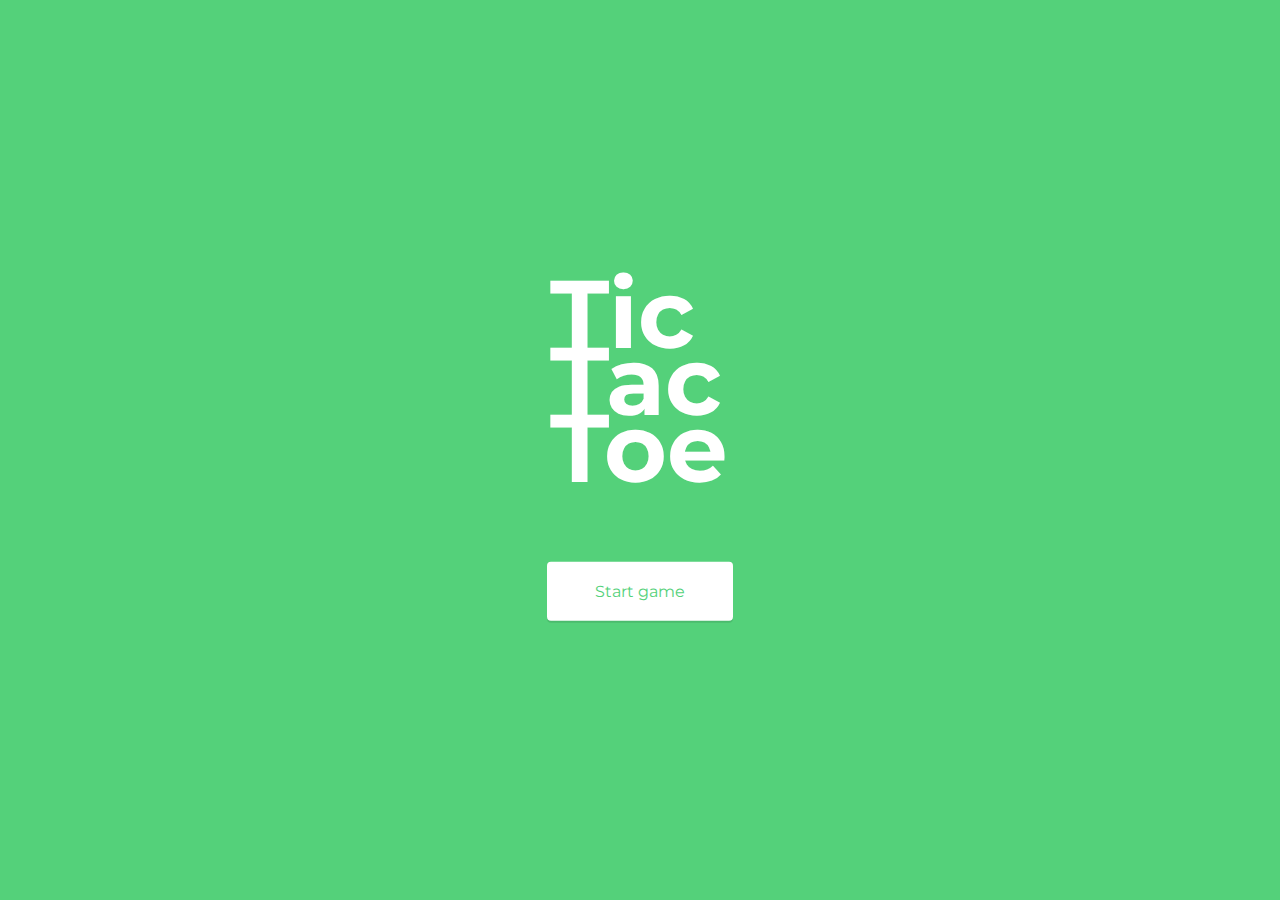
==== Source/index.html @ 9881a929 "new player "class" to control player ui independently, experiments with the styles and the ui to und" ====
<!DOCTYPE html>
<html lang="en">

<head>
  <meta charset="UTF-8">
  <title>Tic Tac Toe</title>
  <link href='https://fonts.googleapis.com/css?family=Montserrat:400,700' rel='stylesheet' type='text/css'>
  <link rel="stylesheet" href="css/normalize.css">
  <link rel="stylesheet" href="css/style.css">
</head>

<body>
  
  <div class="screen screen-start" id="start">
    <header>
      <h1>Tic Tac Toe</h1>
      <a href="#" class="button" id="screen-start-button">Start game</a>
    </header>
  </div>

  <div class="board" id="board">
    <header>
      <h1>Tic Tac Toe</h1>
      <ul>
        <li class="players" id="player1">
          <svg xmlns="http://www.w3.org/2000/svg" width="42" height="42" viewBox="0 0 42 42" version="1.1">
            <g stroke="none" stroke-width="1" fill="none" fill-rule="evenodd">
              <g transform="translate(-200.000000, -60.000000)" fill="#000000">
                <g transform="translate(200.000000, 60.000000)">
                  <path d="M21 36.6L21 36.6C29.6 36.6 36.6 29.6 36.6 21 36.6 12.4 29.6 5.4 21 5.4 12.4 5.4 5.4 12.4 5.4 21 5.4 29.6 12.4 36.6 21 36.6L21 36.6ZM21 42L21 42C9.4 42 0 32.6 0 21 0 9.4 9.4 0 21 0 32.6 0 42 9.4 42 21 42 32.6 32.6 42 21 42L21 42Z"
                  />
                </g>
              </g>
            </g>
          </svg>
        </li>
        <li class="players" id="player2">
          <svg xmlns="http://www.w3.org/2000/svg" width="42" height="43" viewBox="0 0 42 43" version="1.1">
            <g stroke="none" stroke-width="1" fill="none" fill-rule="evenodd">
              <g transform="translate(-718.000000, -60.000000)" fill="#000000">
                <g transform="translate(739.500000, 81.500000) rotate(-45.000000) translate(-739.500000, -81.500000) translate(712.000000, 54.000000)">
                  <path d="M30 30.1L30 52.5C30 53.6 29.1 54.5 28 54.5L25.5 54.5C24.4 54.5 23.5 53.6 23.5 52.5L23.5 30.1 2 30.1C0.9 30.1 0 29.2 0 28.1L0 25.6C0 24.5 0.9 23.6 2 23.6L23.5 23.6 23.5 2.1C23.5 1 24.4 0.1 25.5 0.1L28 0.1C29.1 0.1 30 1 30 2.1L30 23.6 52.4 23.6C53.5 23.6 54.4 24.5 54.4 25.6L54.4 28.1C54.4 29.2 53.5 30.1 52.4 30.1L30 30.1Z"
                  />
                </g>
              </g>
            </g>
          </svg>
        </li>
      </ul>
    </header>
    <ul class="boxes">
      <li class="box box-filled-1"></li>
      <li class="box"></li>
      <li class="box"></li>
      <li class="box box-filled-2"></li>
      <li class="box"></li>
      <li class="box"></li>
      <li class="box"></li>
      <li class="box"></li>
      <li class="box"></li>
    </ul>
  </div>
  <script src="js/vendor/jquery/jquery-3.2.1.js"></script>
  <script src="js/tic-tac-toe.js"></script>
</body>

</html>
---- Source/css/style.css ----
@charset "UTF-8";
body {
    background: #fff;
    font-family: "Montserrat", sans-serif;
}

ul {
    margin: 0;
    padding: 0;
    list-style: none;
}

h1 {
    font-family: "Montserrat", sans-serif;
    line-height: 0.7;
    margin: 0 auto;
    text-align: left;
    width: 1.875em;
}

.button {
    background: #fff;
    border-radius: 4px;
    box-shadow: 0 2px 0 rgba(0, 0, 0, 0.1);
    display: inline-block;
    padding: 1.25em 3em;
    text-decoration: none;
    -webkit-transition: 0.25s ease;
    transition: 0.25s ease;
}

.button:hover {
    color: #000;
}

.screen {
    text-align: center;
    position: absolute;
    top: 0;
    left: 0;
    right: 0;
    bottom: 0;
    height: 100%;
}

.screen header {
    position: relative;
    top: 50%;
    -webkit-transform: translatey(-50%);
    transform: translatey(-50%);
}

.screen h1 {
    color: #fff;
}

.screen-start {
    background: #54D17A;
}

.screen-start h1 {
    font-size: 6em;
}

.screen-start .button {
    color: #54D17A;
}

.screen-start h1+.button {
    margin-top: 5em;
}

.screen-win p {
    font-size: 6em;
    font-weight: 700;
    color: #fff;
    position: relative;
}

.screen-win p:before {
    position: absolute;
    left: 0;
    right: 0;
    color: #000;
    font-size: 4em;
    font-weight: 400;
    line-height: 0;
    z-index: -1;
}

.screen-win-tie {
    background: #54D17A;
}

.screen-win-one {
    background: #FFA000;
}

.screen-win-one .button {
    color: #3688C3;
}

.screen-win-one p:before {
    content: "o";
    top: 1.75rem;
}

.screen-win-two {
    background: #3688C3;
}

.screen-win-two .button {
    color: #FFA000;
}

.screen-win-two p:before {
    content: "×";
    top: 4.5rem;
}

.board {
    padding-top: 1em;
}

.board h1 {
    margin-top: 0.3em;
}

.players {
    color: rgba(0, 0, 0, 0.2);
    text-align: center;
    position: absolute;
    top: 1rem;
    width: 35%;
    padding: 1.25em 0 1em;
    outline: 1px solid #ccc;
    transition: 1s;
}

.players svg g {
    fill: rgba(0, 0, 0, 0.25);
}

.players:first-child {
    left: 2.5%;
}

.players:last-child {
    right: 2.5%;
}

.players-turn {
    outline: none;
}

#player1.active svg g,
#player2.active svg g {
    fill: #fff;
}

#player1.active {
    background: #FFA000;
}

#player2.active {
    background: #3688C3;
}

.boxes {
    width: 480px;
    margin: 3em auto 0;
}

.boxes .box {
    background: #EFEFEF;
    border-radius: 4px;
    width: 150px;
    height: 150px;
    float: left;
    margin-right: 15px;
    margin-bottom: 15px;
    padding: 1.75em;
    cursor: pointer;
    box-sizing: border-box;
    transition: 0.2s ease;
    background-size: 100px 100px;
    background-repeat: no-repeat;
    background-position: center center;
}

.boxes .box:nth-child(3n) {
    margin-right: 0;
}

.boxes .box-filled-1 {
    background-color: #FFA000;
    background-image: url(../img/o.svg);
}

.boxes .box-filled-2 {
    background-color: #3688C3;
    background-image: url(../img/x.svg);
}

.box:not(.box-filled-1):not(.box-filled-2):hover  {
  background-color: rgba(255,160,0,0.2);
  background-image: url(../img/o.svg);
}

/*
.box:not(.box-filled-1):not(.box-filled-2):hover  {
  background-color: rgba(54,136,195,0.2);
  background-image: url(../img/x.svg);
}
*/
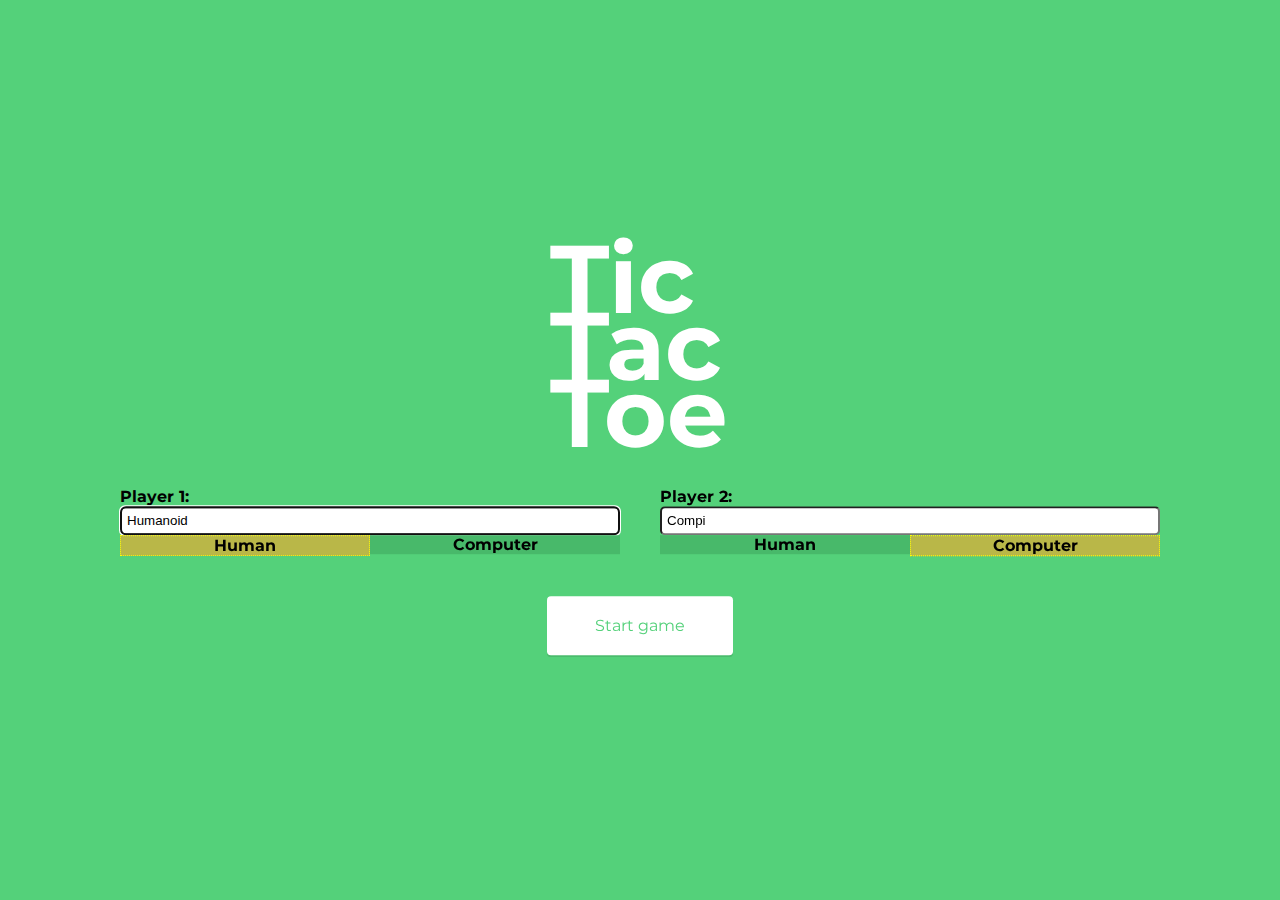
==== commit 05cf8d43: "Now the player is asked for a name. Actually you can enter a name for both players _and_ you can tel" ====
--- a/Source/index.html
+++ b/Source/index.html
@@ -14,7 +14,38 @@
   <div class="screen screen-start" id="start">
     <header>
       <h1>Tic Tac Toe</h1>
+
+      <div class="PlayerRegistrations">
+
+        <div class="PlayerRegistration">
+          <label class="PlayerRegistration-Label">Player 1:</label>
+          <input class="PlayerRegistration-Name" id="player1Name" type="text" value="Humanoid" autofocus>
+          <div class="PlayerRegistration-PlayerTypeControl">
+              <div class="PlayerRegistration-PlayerType"><input type="radio" id="player1TypeHuman" name="player1Type" value="human" checked><label for="player1TypeHuman">Human</label></div>
+              <div class="PlayerRegistration-PlayerType"><input type="radio" id="player1TypeComputer" name="player1Type" value="computer"><label for="player1TypeComputer">Computer</label></div>
+          </div>
+        </div>
+
+        <div class="PlayerRegistration">
+          <label class="PlayerRegistration-Label">Player 2:</label>
+          <input class="PlayerRegistration-Name" id="player2Name" type="text" value="Compi">
+          <div class="PlayerRegistration-PlayerTypeControl">
+            <div class="PlayerRegistration-PlayerType"><input type="radio" id="player2TypeHuman" name="player2Type" value="human"><label for="player2TypeHuman">Human</label></div>
+            <div class="PlayerRegistration-PlayerType"><input type="radio" id="player2TypeComputer" name="player2Type" value="computer" checked><label for="player2TypeComputer">Computer</label></div>
+          </div>
+        </div>
+
+      </div>
+
       <a href="#" class="button" id="screen-start-button">Start game</a>
+    </header>
+  </div>
+
+  <div class="screen screen-win" id="finish">
+    <header>
+      <h1>Tic Tac Toe</h1>
+      <p class="message"></p>
+      <a href="#" class="button">New game</a>
     </header>
   </div>
 
@@ -22,42 +53,48 @@
     <header>
       <h1>Tic Tac Toe</h1>
       <ul>
-        <li class="players" id="player1">
-          <svg xmlns="http://www.w3.org/2000/svg" width="42" height="42" viewBox="0 0 42 42" version="1.1">
-            <g stroke="none" stroke-width="1" fill="none" fill-rule="evenodd">
-              <g transform="translate(-200.000000, -60.000000)" fill="#000000">
-                <g transform="translate(200.000000, 60.000000)">
-                  <path d="M21 36.6L21 36.6C29.6 36.6 36.6 29.6 36.6 21 36.6 12.4 29.6 5.4 21 5.4 12.4 5.4 5.4 12.4 5.4 21 5.4 29.6 12.4 36.6 21 36.6L21 36.6ZM21 42L21 42C9.4 42 0 32.6 0 21 0 9.4 9.4 0 21 0 32.6 0 42 9.4 42 21 42 32.6 32.6 42 21 42L21 42Z"
-                  />
+        <li>
+          <div class="players" id="player1">
+            <svg xmlns="http://www.w3.org/2000/svg" width="42" height="42" viewBox="0 0 42 42" version="1.1">
+              <g stroke="none" stroke-width="1" fill="none" fill-rule="evenodd">
+                <g transform="translate(-200.000000, -60.000000)" fill="#000000">
+                  <g transform="translate(200.000000, 60.000000)">
+                    <path d="M21 36.6L21 36.6C29.6 36.6 36.6 29.6 36.6 21 36.6 12.4 29.6 5.4 21 5.4 12.4 5.4 5.4 12.4 5.4 21 5.4 29.6 12.4 36.6 21 36.6L21 36.6ZM21 42L21 42C9.4 42 0 32.6 0 21 0 9.4 9.4 0 21 0 32.6 0 42 9.4 42 21 42 32.6 32.6 42 21 42L21 42Z"
+                    />
+                  </g>
                 </g>
               </g>
-            </g>
-          </svg>
+            </svg>
+          </div>
+          <div class="player1Name">Player 1 Name</div>
         </li>
-        <li class="players" id="player2">
-          <svg xmlns="http://www.w3.org/2000/svg" width="42" height="43" viewBox="0 0 42 43" version="1.1">
-            <g stroke="none" stroke-width="1" fill="none" fill-rule="evenodd">
-              <g transform="translate(-718.000000, -60.000000)" fill="#000000">
-                <g transform="translate(739.500000, 81.500000) rotate(-45.000000) translate(-739.500000, -81.500000) translate(712.000000, 54.000000)">
-                  <path d="M30 30.1L30 52.5C30 53.6 29.1 54.5 28 54.5L25.5 54.5C24.4 54.5 23.5 53.6 23.5 52.5L23.5 30.1 2 30.1C0.9 30.1 0 29.2 0 28.1L0 25.6C0 24.5 0.9 23.6 2 23.6L23.5 23.6 23.5 2.1C23.5 1 24.4 0.1 25.5 0.1L28 0.1C29.1 0.1 30 1 30 2.1L30 23.6 52.4 23.6C53.5 23.6 54.4 24.5 54.4 25.6L54.4 28.1C54.4 29.2 53.5 30.1 52.4 30.1L30 30.1Z"
-                  />
+        <li>
+          <div class="players" id="player2">
+            <svg xmlns="http://www.w3.org/2000/svg" width="42" height="43" viewBox="0 0 42 43" version="1.1">
+              <g stroke="none" stroke-width="1" fill="none" fill-rule="evenodd">
+                <g transform="translate(-718.000000, -60.000000)" fill="#000000">
+                  <g transform="translate(739.500000, 81.500000) rotate(-45.000000) translate(-739.500000, -81.500000) translate(712.000000, 54.000000)">
+                    <path d="M30 30.1L30 52.5C30 53.6 29.1 54.5 28 54.5L25.5 54.5C24.4 54.5 23.5 53.6 23.5 52.5L23.5 30.1 2 30.1C0.9 30.1 0 29.2 0 28.1L0 25.6C0 24.5 0.9 23.6 2 23.6L23.5 23.6 23.5 2.1C23.5 1 24.4 0.1 25.5 0.1L28 0.1C29.1 0.1 30 1 30 2.1L30 23.6 52.4 23.6C53.5 23.6 54.4 24.5 54.4 25.6L54.4 28.1C54.4 29.2 53.5 30.1 52.4 30.1L30 30.1Z"
+                    />
+                  </g>
                 </g>
               </g>
-            </g>
-          </svg>
+            </svg>
+          </div>
+          <div class="player2Name">Player 2 Name</div>
         </li>
       </ul>
     </header>
     <ul class="boxes">
-      <li class="box box-filled-1"></li>
-      <li class="box"></li>
-      <li class="box"></li>
-      <li class="box box-filled-2"></li>
-      <li class="box"></li>
-      <li class="box"></li>
-      <li class="box"></li>
-      <li class="box"></li>
-      <li class="box"></li>
+      <li class="box box-filled-1" data-row="1" data-column="1"></li>
+      <li class="box" data-row="1" data-column="2"></li>
+      <li class="box" data-row="1" data-column="3"></li>
+      <li class="box box-filled-2" data-row="2" data-column="1"></li>
+      <li class="box" data-row="2" data-column="2"></li>
+      <li class="box" data-row="2" data-column="3"></li>
+      <li class="box" data-row="3" data-column="1"></li>
+      <li class="box" data-row="3" data-column="2"></li>
+      <li class="box" data-row="3" data-column="3"></li>
     </ul>
   </div>
   <script src="js/vendor/jquery/jquery-3.2.1.js"></script>
--- a/Source/css/style.css
+++ b/Source/css/style.css
@@ -141,11 +141,11 @@
     fill: rgba(0, 0, 0, 0.25);
 }
 
-.players:first-child {
+#player1 {
     left: 2.5%;
 }
 
-.players:last-child {
+#player2 {
     right: 2.5%;
 }
 
@@ -165,6 +165,21 @@
 #player2.active {
     background: #3688C3;
 }
+
+.player1Name {
+    font-weight: bold;
+    float: left;
+    margin-left: 2.5%;
+    margin-top: 1em;
+}
+
+.player2Name {
+    font-weight: bold;
+    float:right;
+    margin-right: 2.5%;
+    margin-top: 1em;
+}
+
 
 .boxes {
     width: 480px;
@@ -202,14 +217,63 @@
     background-image: url(../img/x.svg);
 }
 
-.box:not(.box-filled-1):not(.box-filled-2):hover  {
-  background-color: rgba(255,160,0,0.2);
-  background-image: url(../img/o.svg);
-}
-
-/*
-.box:not(.box-filled-1):not(.box-filled-2):hover  {
-  background-color: rgba(54,136,195,0.2);
-  background-image: url(../img/x.svg);
-}
-*/+.box--empty-O:hover {
+    background-color: rgba(255,160,0,0.2);
+    background-image: url(../img/o.svg);
+}
+
+.box--empty-X:hover {
+    background-color: rgba(54,136,195,0.2);
+    background-image: url(../img/x.svg);
+}
+
+
+.PlayerRegistrations {
+    margin-top: 20px;
+    margin-bottom: 20px;
+    margin-left: 100px;
+    margin-right: 100px;
+    display: grid;
+    grid-template-columns: 1fr 1fr;
+}
+
+.PlayerRegistration {
+    display: grid;
+    grid-template-columns: 1fr;
+    margin: 20px;
+}
+
+.PlayerRegistration-Label {
+    text-align: left;
+    font-weight: bold;
+}
+
+.PlayerRegistration-Name {
+    border-radius: 5px;
+    padding: 5px;
+}
+
+.PlayerRegistration-PlayerTypeControl {
+    display: grid;
+    grid-template-columns: 1fr 1fr;
+}
+
+.PlayerRegistration-PlayerType {
+    width: 100%;
+}
+
+.PlayerRegistration-PlayerType input {
+    display:none;
+}
+
+.PlayerRegistration-PlayerType input + label {
+    display: block;
+    font-weight: bold;
+    width: calc(100% -1px);
+    background-color: rgb(72, 185, 106);
+}
+
+.PlayerRegistration-PlayerType input:checked + label {
+    background-color: rgb(185, 183, 72);
+    border: 1px dotted yellow;
+}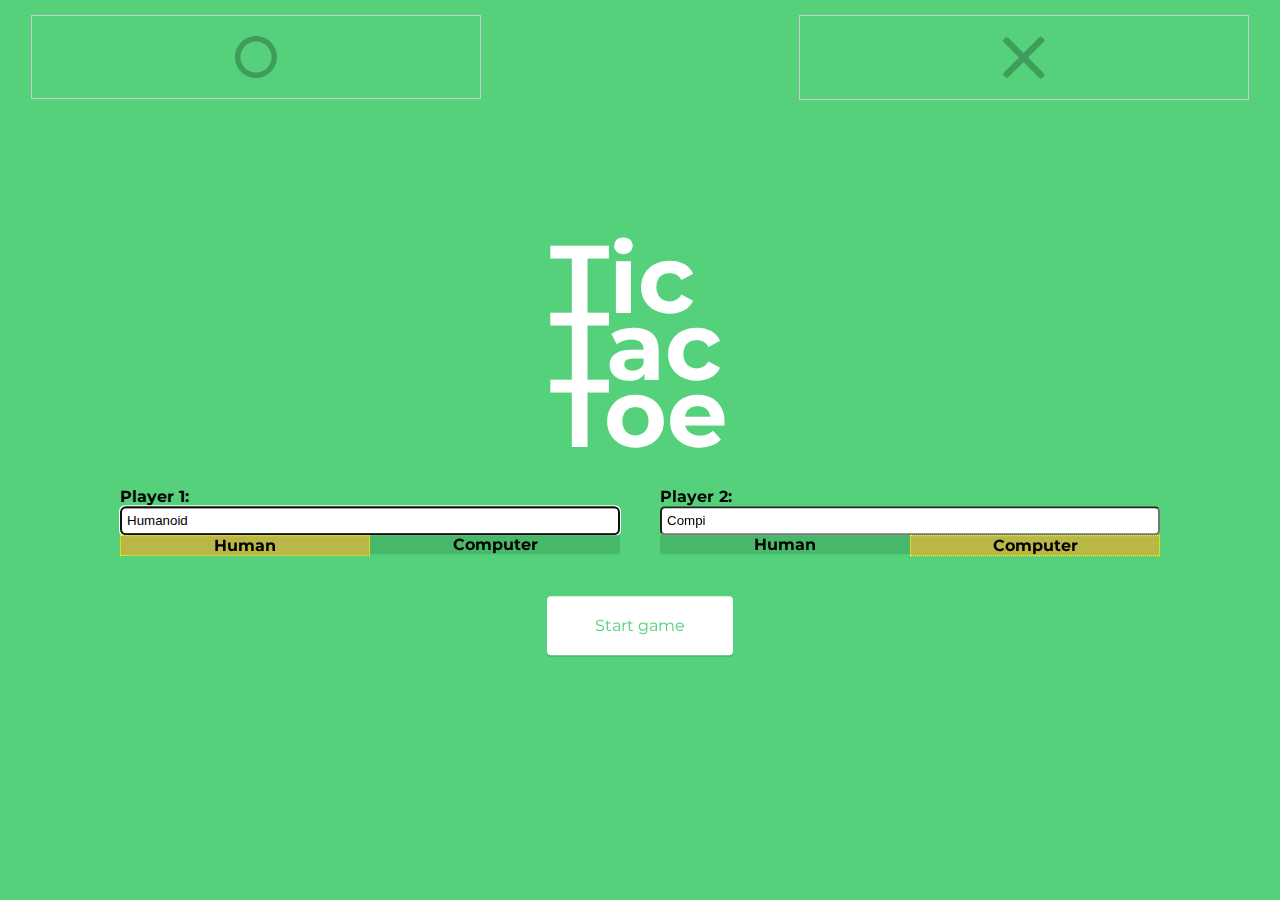
==== commit 6f7d09e8: "GameboardScene is separate now" ====
--- a/Source/index.html
+++ b/Source/index.html
@@ -45,6 +45,7 @@
     <header>
       <h1>Tic Tac Toe</h1>
       <p class="message"></p>
+      <div class="smallerMessage"></div>
       <a href="#" class="button">New game</a>
     </header>
   </div>
@@ -98,6 +99,11 @@
     </ul>
   </div>
   <script src="js/vendor/jquery/jquery-3.2.1.js"></script>
+  <script src="js/ai.js"></script>
+  <script src="js/SceneManager.js"></script>
+  <script src="js/StartScreenScene.js"></script>
+  <script src="js/FinalScreenScene.js"></script>
+  <script src="js/GameboardScene.js"></script>
   <script src="js/tic-tac-toe.js"></script>
 </body>
 
